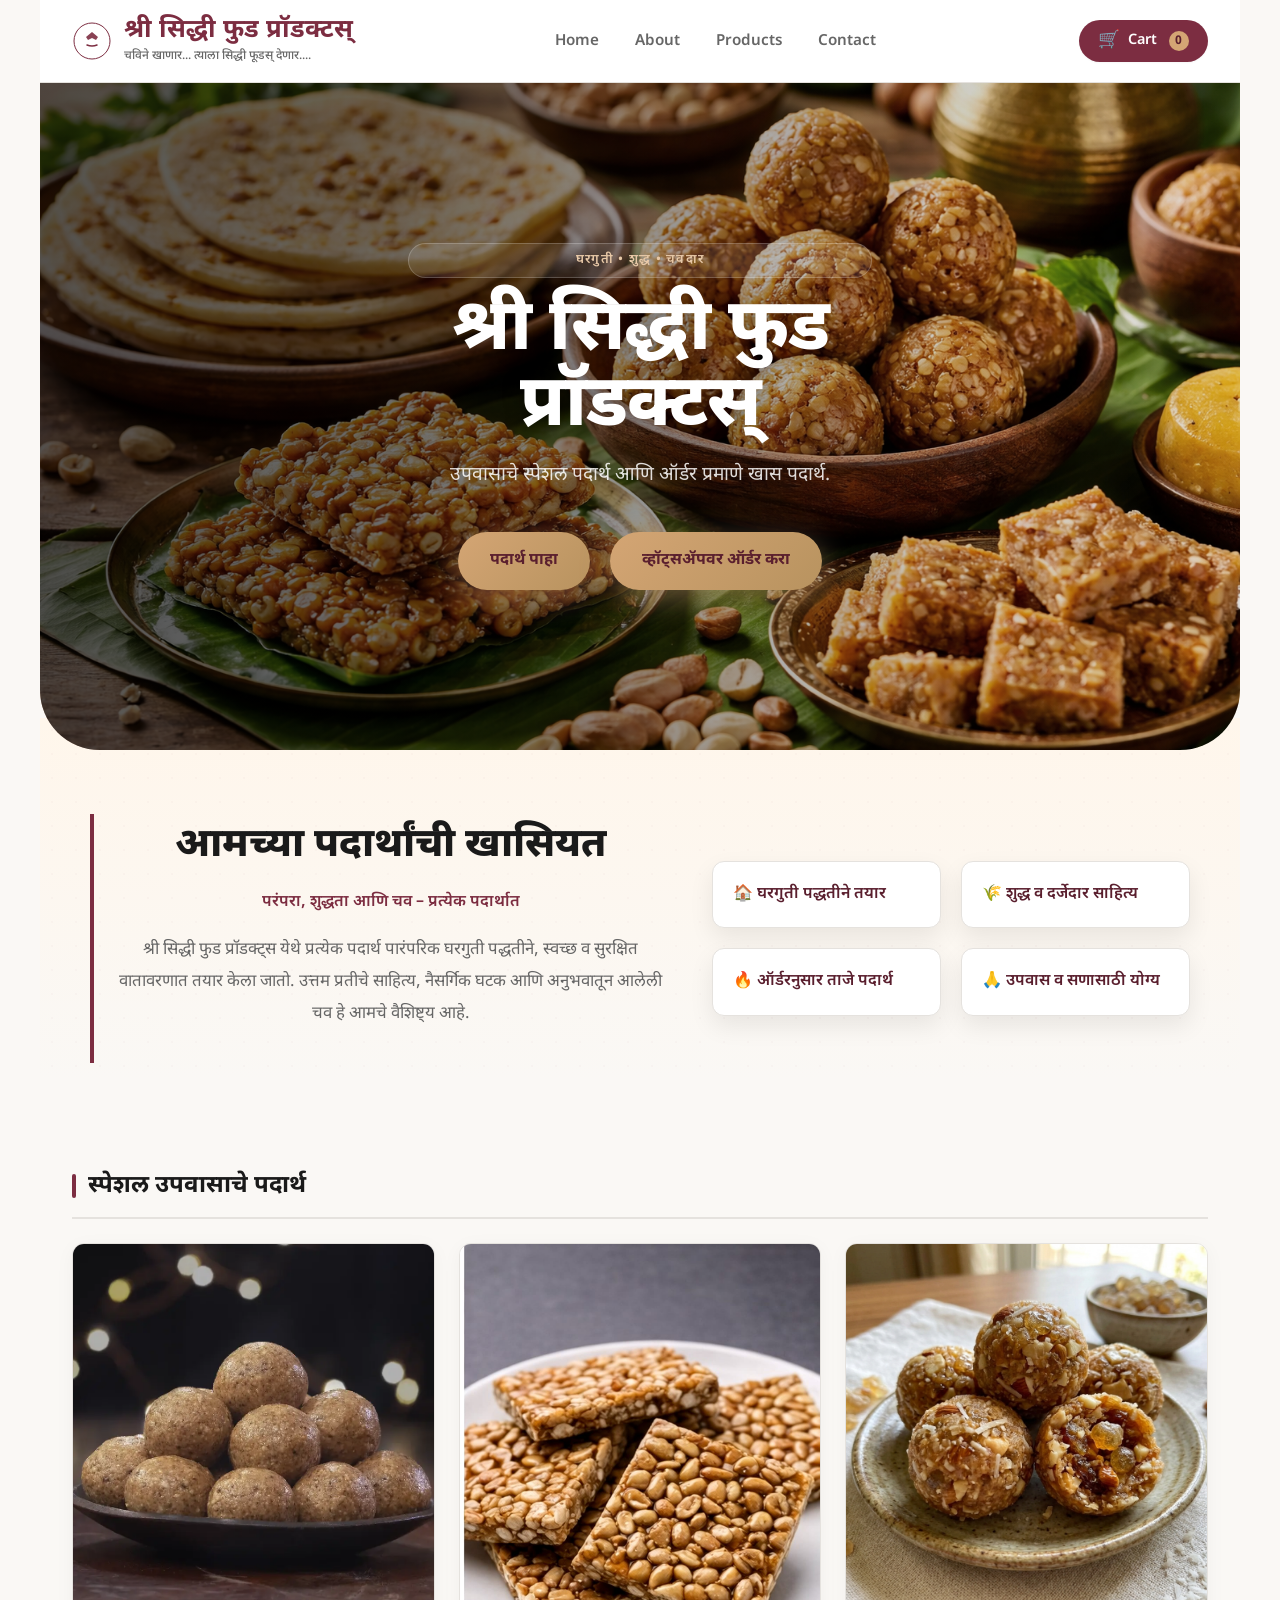
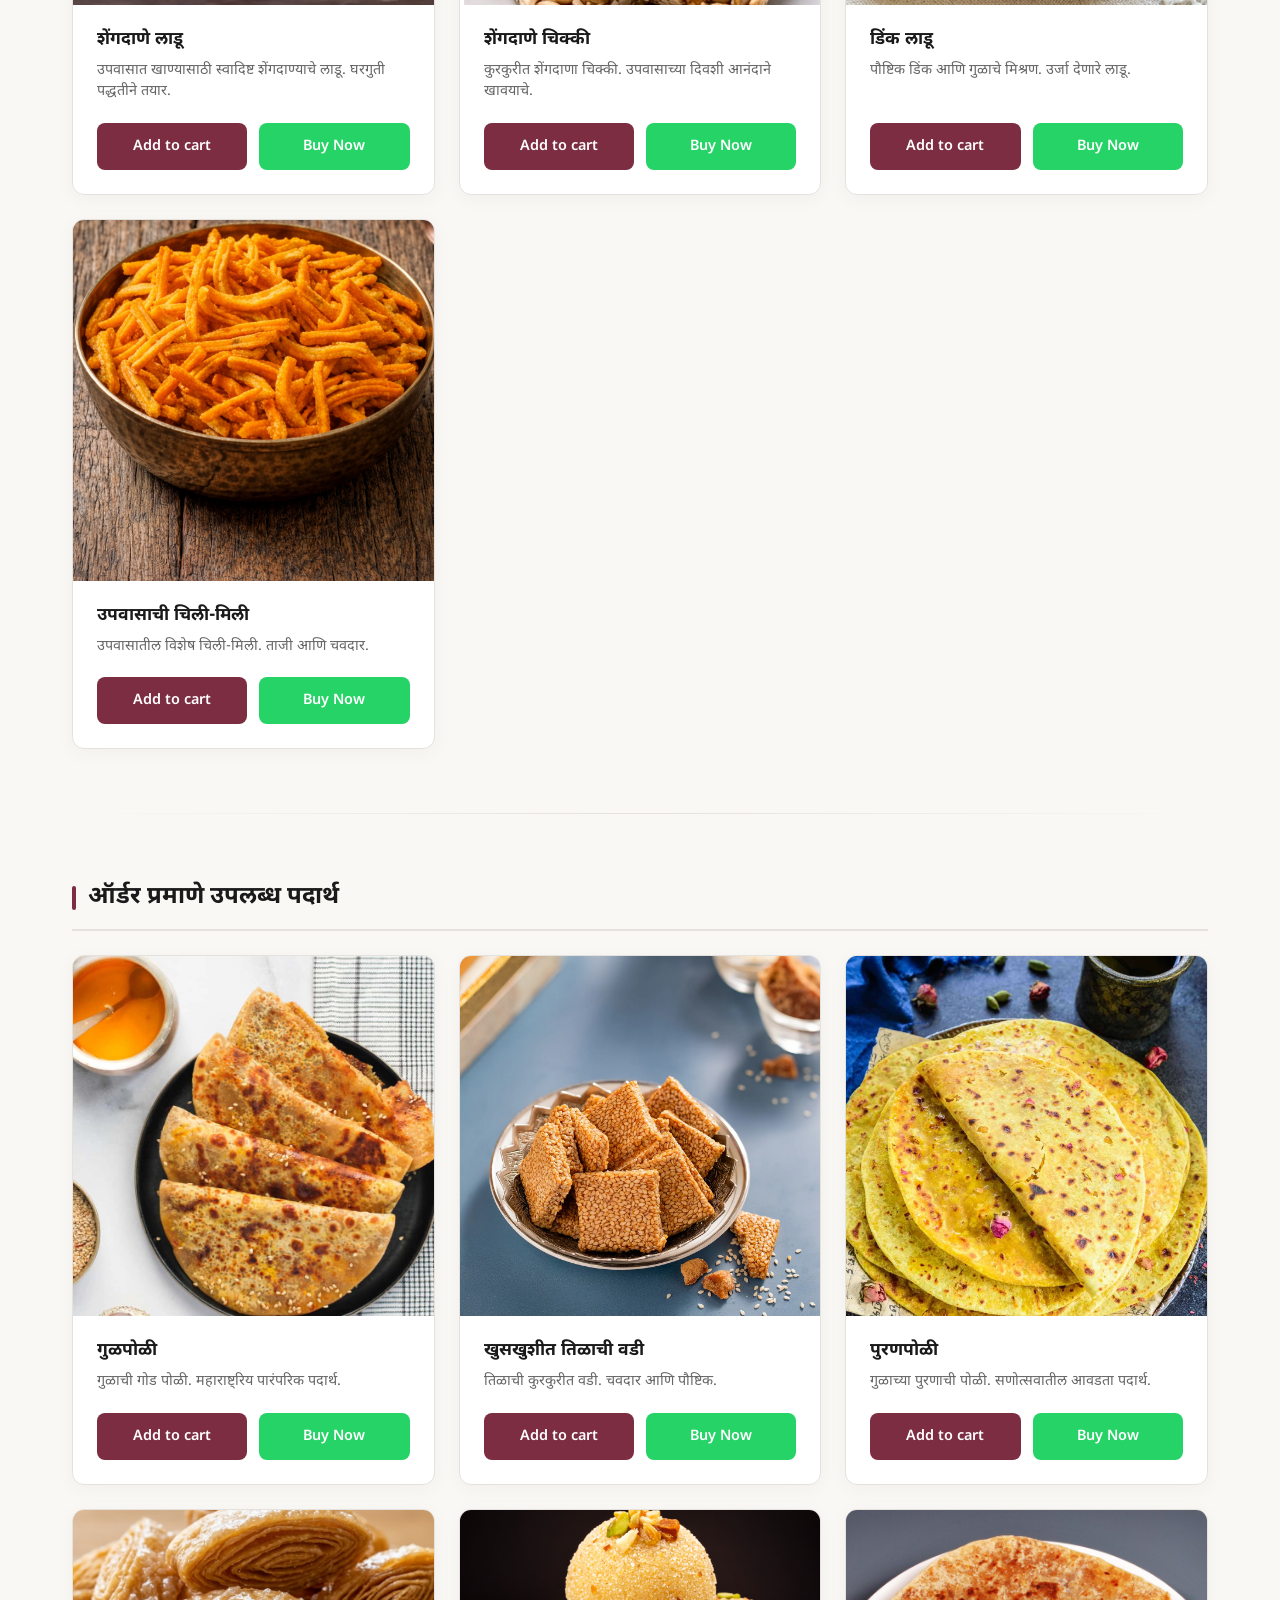
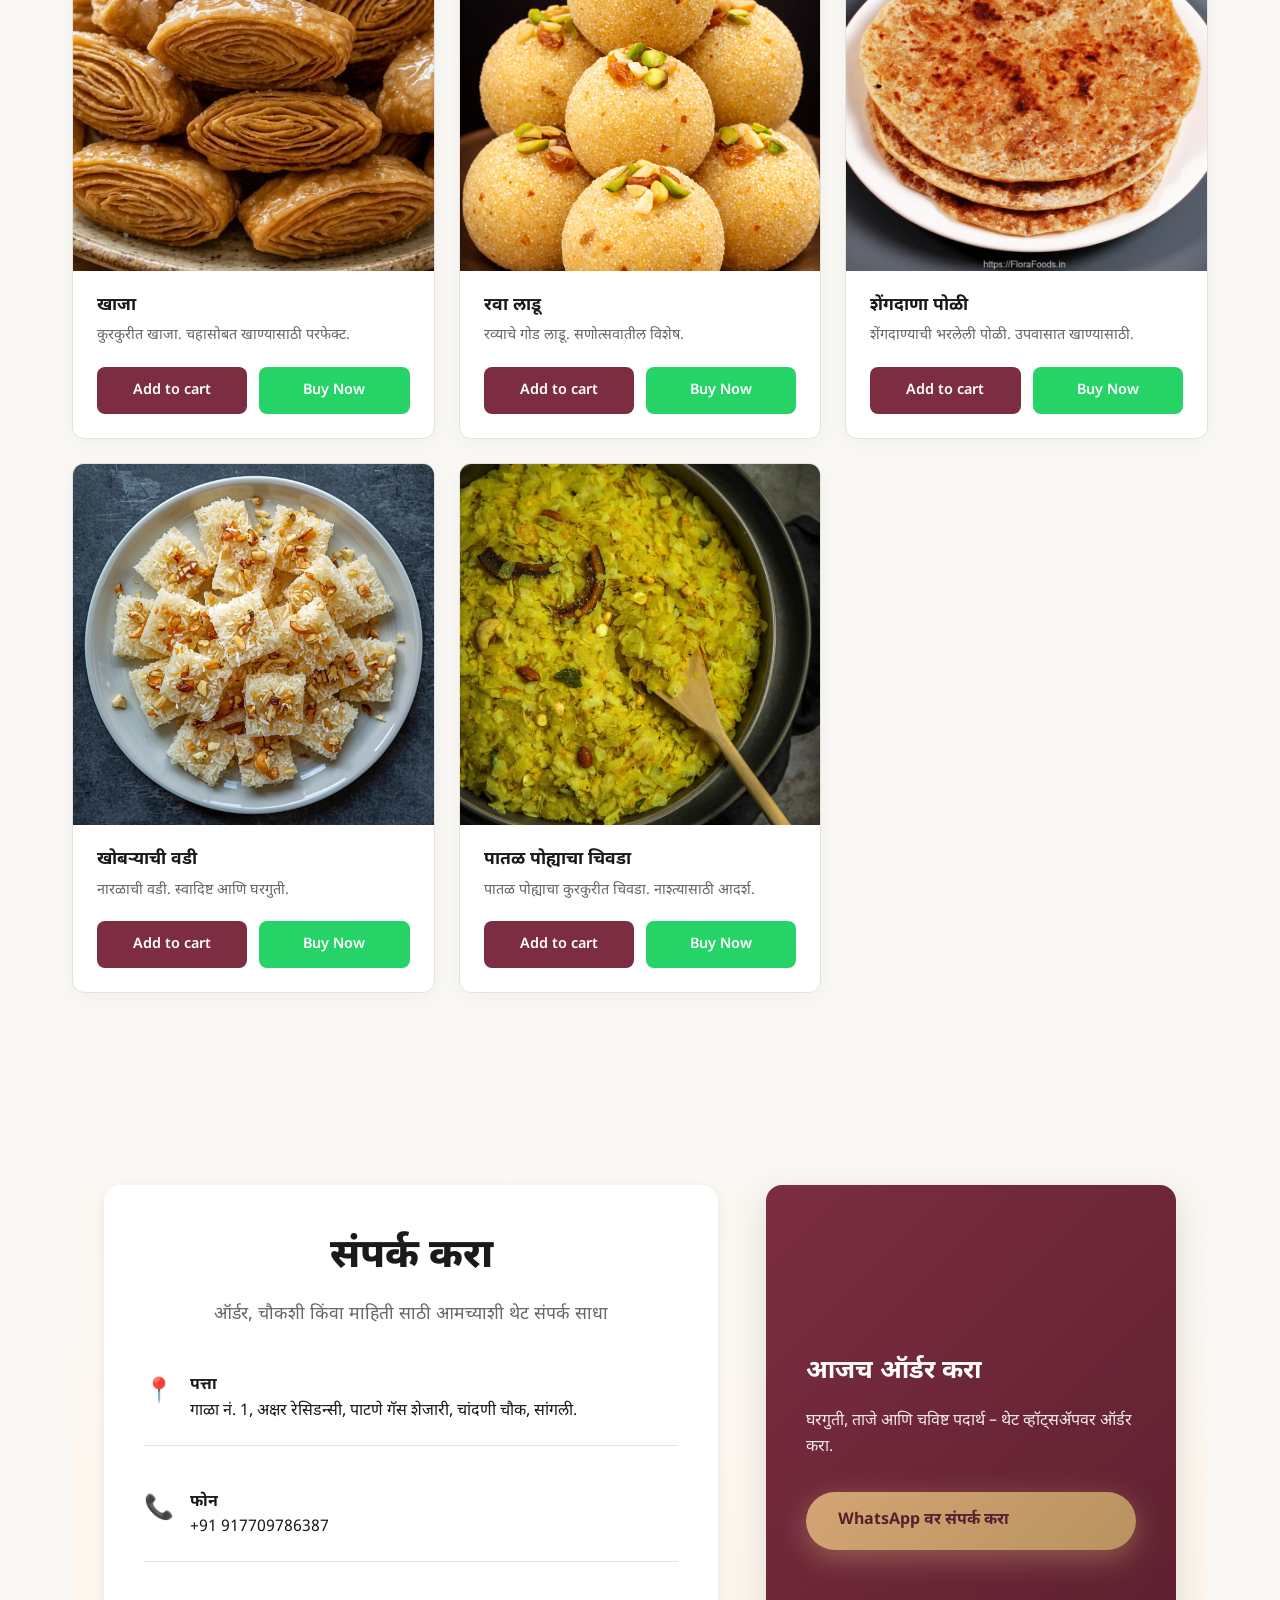
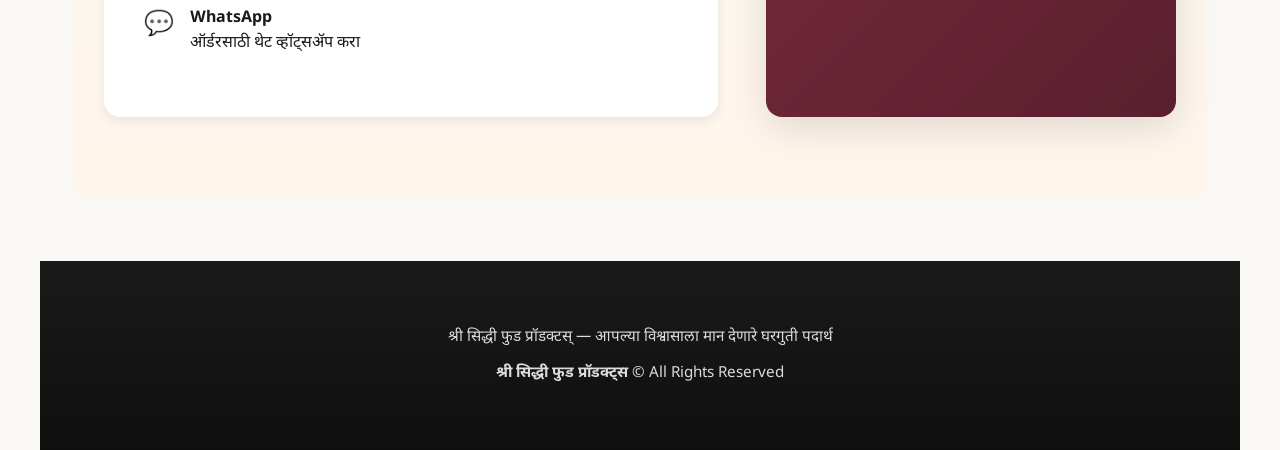
==== index.html @ 0f58f883 "food product website" ====
<!DOCTYPE html>
<html lang="mr">
<head>
  <meta charset="UTF-8">
  <meta name="description" content="सांगलीतील श्री सिद्धी फुड प्रॉडक्टस् – घरगुती, शुद्ध आणि चवदार उपवासाचे पदार्थ व ऑर्डर प्रमाणे खास पदार्थ उपलब्ध. आजच संपर्क करा.">
  <meta name="viewport" content="width=device-width, initial-scale=1.0">
  <title>श्री सिद्धी फुड प्रॉडक्टस् | Siddhi Food Products</title>
  <link rel="stylesheet" href="styles.css">
  <link rel="preconnect" href="https://fonts.googleapis.com">
  <link rel="preconnect" href="https://fonts.gstatic.com" crossorigin>
  <link href="https://fonts.googleapis.com/css2?family=Noto+Sans+Devanagari:wght@400;600;700&display=swap" rel="stylesheet">
</head>
<body>
  <div class="page-frame">
    <!-- Header / Navigation -->
    <header class="site-header" id="siteHeader">
      <div class="main-nav">
        <a class="brand" href="#top" aria-label="श्री सिद्धी फुड प्रॉडक्टस्">
          <span class="brand-mark" aria-hidden="true">
            <svg viewBox="0 0 80 80" focusable="false" aria-hidden="true">
              <circle cx="40" cy="40" r="36" fill="none" stroke="currentColor" stroke-width="2"/>
              <path d="M28 32 L40 22 L52 32 L48 38 L40 34 L32 38 Z" fill="currentColor" opacity="0.9"/>
              <path d="M30 48 Q40 52 50 48" fill="none" stroke="currentColor" stroke-width="3" stroke-linecap="round"/>
            </svg>
          </span>
          <span class="brand-text">
            <span class="brand-name">श्री सिद्धी फुड प्रॉडक्टस्</span>
            <span class="brand-tag">चविने खाणार... त्याला सिद्धी फूडस् देणार....</span>
          </span>
        </a>

        <div class="nav-links">
          <a href="#home" class="nav-link">Home</a>
          <a href="#about" class="nav-link">About</a>
          <a href="#products" class="nav-link">Products</a>
          <a href="#contact" class="nav-link">Contact</a>
        </div>

        <div class="nav-actions">
          <button class="cart-btn" id="cartBtn" aria-label="View cart">
            <span class="cart-icon" aria-hidden="true">🛒</span>
            <span class="cart-text">Cart</span>
            <span class="cart-count" id="cartCount">0</span>
          </button>
        </div>
      </div>
    </header>

    <!-- Hero -->
    <section class="hero"id="home">
  
      <!-- FULL WIDTH HERO IMAGE -->
      <div class="hero-bg">
        <img src="images/hero.png" alt="उपवासाचे घरगुती पदार्थ">
      </div>
    
      <!-- HERO CONTENT -->
      <div class="hero-content-wrapper">
        <div class="hero-content">
          <p class="hero-kicker">घरगुती • शुद्ध • चवदार</p>
          <h1 class="hero-title">श्री सिद्धी फुड प्रॉडक्टस्</h1>
          <p class="hero-subtitle">
            उपवासाचे स्पेशल पदार्थ आणि ऑर्डर प्रमाणे खास पदार्थ.
          </p>
    
          <div class="hero-cta">
            <a class="primary-cta" href="#products">पदार्थ पाहा</a>
            <a href="https://wa.me/91+917709786387" class="primary-cta" href="#contact">व्हॉट्सॲपवर ऑर्डर करा</a>
          </div>
        </div>
      </div>
    </section>
    <section class="content-section hero-highlight"id="about">
      <div class="highlight-wrapper">
    
        <div class="highlight-text">
          <h2 class="section-title">आमच्या पदार्थांची खासियत</h2>
          <center><p class="highlight-subtitle">
               परंपरा, शुद्धता आणि चव – प्रत्येक पदार्थात</center>
          </p>
          <p class="highlight-desc">
            श्री सिद्धी फुड प्रॉडक्ट्स येथे प्रत्येक पदार्थ पारंपरिक घरगुती पद्धतीने,
            स्वच्छ व सुरक्षित वातावरणात तयार केला जातो. उत्तम प्रतीचे साहित्य,
            नैसर्गिक घटक आणि अनुभवातून आलेली चव हे आमचे वैशिष्ट्य आहे.
          </p>
        </div>
    
        <div class="highlight-grid">
          <div class="highlight-item">🏠 घरगुती पद्धतीने तयार</div>
          <div class="highlight-item">🌾 शुद्ध व दर्जेदार साहित्य</div>
          <div class="highlight-item">🔥 ऑर्डरनुसार ताजे पदार्थ</div>
          <div class="highlight-item">🙏 उपवास व सणासाठी योग्य</div>
        </div>
    
      </div>
    </section>
    <!-- Products Section -->
    <section class="content-section products-section" id="products">
      <h3 class="sub-title" id="upvas">स्पेशल उपवासाचे पदार्थ</h3>
      <div class="products-grid" id="upvasProducts"></div>

      <div class="section-divider" aria-hidden="true"></div>

      <h3 class="sub-title" id="order">ऑर्डर प्रमाणे उपलब्ध पदार्थ</h3>
      <div class="products-grid" id="orderProducts"></div>
    </section>

    <!-- Contact & Address Section -->
    <section class="content-section contact-section" id="contact">
      <div class="contact-wrapper">
        <div class="contact-info">
          <h2 class="section-title">संपर्क करा</h2>
         <center><p class="section-subtitle">
            ऑर्डर, चौकशी किंवा माहिती साठी आमच्याशी थेट संपर्क साधा</center>
          </p>
          <div class="contact-item">
            <span class="contact-icon">📍</span>
            <div>
              <strong>पत्ता</strong>
              <p>गाळा नं. 1, अक्षर रेसिडन्सी, पाटणे गॅस शेजारी, चांदणी चौक, सांगली.</p>
            </div>
          </div>
          <div class="contact-item">
            <span class="contact-icon">📞</span>
            <div>
              <strong>फोन</strong>
              <p>+91 917709786387</p>
            </div>
          </div>
          <div class="contact-item">
            <span class="contact-icon">💬</span>
            <div>
              <strong>WhatsApp</strong>
              <p>ऑर्डरसाठी थेट व्हॉट्सॲप करा</p>
            </div>
          </div>
        </div>
        <div class="contact-cta">
          <h3>आजच ऑर्डर करा</h3>
          <p>
            घरगुती, ताजे आणि चविष्ट पदार्थ – थेट व्हॉट्सॲपवर ऑर्डर करा.
          </p>
          <a href="https://wa.me/917709786387" class="primary-cta">
            WhatsApp वर संपर्क करा
          </a>
        </div>
      </div>
    </section>

    <!-- Cart Modal -->
    <div class="cart-overlay" id="cartOverlay" aria-hidden="true">
      <div class="cart-modal">
        <div class="cart-header">
          <h3>Your Order</h3>
          <button class="close-cart-btn" id="closeCartBtn" aria-label="Close">✕</button>
        </div>
        <div class="cart-items" id="cartItems"></div>
        <div class="cart-footer">
          <button class="checkout-btn" id="checkoutBtn">Send Order on WhatsApp</button>
        </div>
      </div>
    </div>

    <!-- Footer -->
    <footer class="footer">
      <p>श्री सिद्धी फुड प्रॉडक्टस् — आपल्या विश्वासाला मान देणारे घरगुती पदार्थ</p>
      <p><strong>श्री सिद्धी फुड प्रॉडक्ट्स</strong> © All Rights Reserved</p>
      <p class="footer-address"></p>
    </footer>
  </div>

  <script src="script.js"defer></script>
</body>
</html>
---- styles.css ----
/* श्री सिद्धी फुड प्रॉडक्टस् — Clean Professional Design */
:root {
  --primary: #7c2d41;
  --primary-dark: #5a1f2e;
  --primary-light: #9e3d54;
  --accent: #d4a574;
  --accent-light: #e8c9a8;
  --accent-dark: #b8935f;
  --bg: #faf8f5;
  --bg-elevated: #ffffff;
  --text-primary: #1a1a1a;
  --text-secondary: #666666;
  --text-muted: #888888;
  --border: #e5e2de;
  --shadow-sm: 0 1px 2px rgba(0,0,0,0.04);
  --shadow-md: 0 4px 12px rgba(0,0,0,0.08);
  --shadow-lg: 0 12px 40px rgba(0,0,0,0.12);
  --radius-sm: 8px;
  --radius-md: 12px;
  --radius-lg: 16px;
  --radius-full: 9999px;
}

* {
  margin: 0;
  padding: 0;
  box-sizing: border-box;
}

html {
  scroll-behavior: smooth;
}

body {
  font-family: 'Noto Sans Devanagari', 'Noto Sans', -apple-system, BlinkMacSystemFont, sans-serif;
  background: var(--bg);
  color: var(--text-primary);
  line-height: 1.6;
  -webkit-font-smoothing: antialiased;
  -moz-osx-font-smoothing: grayscale;
}

/* Page Container */
.page-frame {
  max-width: 1200px;
  margin: 0 auto;
  background: var(--bg);
  min-height: 100vh;
}

/* Header */
.site-header {
  position: sticky;
  top: 0;
  z-index: 100;
  background: rgba(255, 255, 255, 0.95);
  backdrop-filter: blur(20px);
  border-bottom: 1px solid var(--border);
}

.main-nav {
  display: flex;
  align-items: center;
  justify-content: space-between;
  padding: 1rem 2rem;
  max-width: 1200px;
  margin: 0 auto;
}

.brand {
  display: flex;
  align-items: center;
  gap: 0.75rem;
  text-decoration: none;
  color: var(--text-primary);
}

.brand-mark {
  width: 40px;
  height: 40px;
  color: var(--primary);
  flex-shrink: 0;
}

.brand-mark svg {
  width: 100%;
  height: 100%;
}

.brand-text {
  display: flex;
  flex-direction: column;
}

.brand-name {
  font-size: 1.6rem;
  font-weight: 700;
  color: var(--primary);
  line-height: 1.2;
}

.brand-tag {
  font-size: 0.75rem;
  color: var(--text-secondary);
  font-weight: 500;
}

.nav-links {
  display: flex;
  align-items: center;
  gap: 0.25rem;
}

.nav-link {
  text-decoration: none;
  color: var(--text-secondary);
  font-size: 0.95rem;
  font-weight: 600;
  padding: 0.5rem 1rem;
  border-radius: var(--radius-full);
  transition: all 0.2s ease;
}

.nav-link:hover {
  color: var(--primary);
  background: rgba(124, 45, 65, 0.08);
}

.nav-actions {
  display: flex;
  align-items: center;
  gap: 1rem;
}

.cart-btn {
  display: flex;
  align-items: center;
  gap: 0.5rem;
  background: var(--primary);
  color: white;
  border: none;
  padding: 0.6rem 1.2rem;
  border-radius: var(--radius-full);
  font-family: inherit;
  font-size: 0.9rem;
  font-weight: 600;
  cursor: pointer;
  transition: all 0.2s ease;
  box-shadow: var(--shadow-sm);
}

.cart-btn:hover {
  background: var(--primary-dark);
  transform: translateY(-1px);
  box-shadow: var(--shadow-md);
}

.cart-icon {
  font-size: 1.1rem;
}

.cart-count {
  background: var(--accent);
  color: var(--primary-dark);
  min-width: 20px;
  height: 20px;
  border-radius: 50%;
  display: inline-flex;
  align-items: center;
  justify-content: center;
  font-size: 0.75rem;
  font-weight: 700;
  margin-left: 0.25rem;
}

/* Hero Section */
.hero {
  position: relative;
  padding: 6rem 2rem 5rem;
  border-bottom-left-radius: 60px;
  border-bottom-right-radius: 60px;
  background: #fff6eb;
  padding:  5.5rem 3rem;;
  text-align: center;
}

.hero-banner {
  grid-template-columns: 1fr;
  text-align: center;
  max-width: 1200px;
  margin: auto;
}

.hero-content {
  padding: 5rem 3rem;
  display: flex;
  flex-direction: column;
  justify-content: center;
  position: relative;
  z-index: 1;
  color: white;
  max-width: 700px;
  margin: 0 auto;
  animation: fadeUp 0.8s ease-out;
}

.hero-kicker {
  display: inline-block;
  font-size: 0.8rem;
  font-weight: 600;
  text-transform: uppercase;
  letter-spacing: 0.1em;
  color: var(--accent-light);
  margin-bottom: 1rem;
  padding: 0.4rem 1rem;
  background: rgba(255, 255, 255, 0.1);
  border-radius: var(--radius-full);
  border: 1px solid rgba(255, 255, 255, 0.2);
}

.hero-title {
  font-size: clamp(2.8rem, 6vw, 4.5rem);
  font-weight: 800;
  letter-spacing: -1px;
  line-height: 1.05;
  text-shadow: 0 4px 20px rgba(0,0,0,0.25);
}

@keyframes fadeUp {
  from {
    opacity: 0;
    transform: translateY(20px);
  }
  to {
    opacity: 1;
    transform: translateY(0);
  }
}
.hero-subtitle {
  font-size: 1.2rem;
  margin-top: 1rem;
  color: rgba(255, 255, 255, 0.85);
  max-width: 500px;
  line-height: 1.6;
}

.hero-cta {
  display: flex;
  justify-content: center;
  align-items: center;
  gap: 1.25rem;
  margin-top: 2.5rem;
  flex-wrap: wrap;
}
.primary-cta {
  display: inline-flex;
  align-items: center;
  gap: 0.5rem;
  background: linear-gradient(135deg, var(--accent), var(--accent-dark));
  color: var(--primary-dark);
  padding: 1rem 2rem;
  border-radius: var(--radius-full);
  text-decoration: none;
  font-weight: 700;
  font-size: 1rem;
  transition: all 0.3s ease;
  box-shadow: 0 8px 30px rgba(212,165,116,0.45);
}

.primary-cta:hover {
  background: var(--accent-light);
  transform: translateY(-2px);
  box-shadow: 0 8px 30px rgba(212, 165, 116, 0.5);
}

.secondary-cta {
  background: rgba(255,255,255,0.15);
  color: white;
  border: 1px solid rgba(255,255,255,0.4);
  backdrop-filter: blur(8px);
}

.secondary-cta:hover {
  background: rgba(255,255,255,0.25);
}

.hero-visual {
  position: relative;
  display: flex;
  justify-content: center;
  align-items: center;
}


/* Content Sections */
.content-section {
  padding: 5rem 2rem;
  padding-top: 2.5rem;
  max-width: 1200px;
  margin: 0 auto;
}

.section-head {
  text-align: center;
  margin-bottom: 3rem;
}

.section-title {
  text-align: center;
  margin-bottom: 3rem;
  font-size: clamp(1.75rem, 4vw, 2.5rem);
  font-weight: 800;
  color: var(--text-primary);
  margin-bottom: 0.75rem;
}

.section-subtitle {
  font-size: 1.1rem;
  color: var(--text-secondary);
  max-width: 600px;
  margin: 0 auto;
}

/* Category Chips */
.category-row {
  display: flex;
  justify-content: center;
  gap: 0.75rem;
  margin-bottom: 3rem;
  flex-wrap: wrap;
}

.chip {
  text-decoration: none;
  color: var(--text-secondary);
  font-size: 0.9rem;
  font-weight: 600;
  padding: 0.6rem 1.25rem;
  border-radius: var(--radius-full);
  background: var(--bg-elevated);
  border: 1px solid var(--border);
  transition: all 0.2s ease;
}

.chip:hover {
  color: var(--primary);
  border-color: var(--primary);
  background: rgba(124, 45, 65, 0.05);
  transform: translateY(-1px);
}

/* Sub Section Titles */
.sub-title {
  font-size: 1.5rem;
  font-weight: 700;
  color: var(--text-primary);
  margin: 3rem 0 1.5rem;
  padding-bottom: 0.75rem;
  border-bottom: 2px solid var(--border);
  display: flex;
  align-items: center;
  gap: 0.75rem;
}

.sub-title::before {
  content: '';
  width: 4px;
  height: 24px;
  background: var(--primary);
  border-radius: 2px;
}

/* Products Grid */
.products-grid {
  display: grid;
  grid-template-columns: repeat(auto-fill, minmax(280px, 1fr));
  gap: 1.5rem;
}

.product-card {
  background: var(--bg-elevated);
  border-radius: var(--radius-md);
  overflow: hidden;
  border: 1px solid var(--border);
  transition: all 0.3s ease;
  display: flex;
  flex-direction: column;
  box-shadow: 0 4px 20px rgba(0,0,0,0.04);
}

.product-card:hover {
  transform: translateY(-4px);
  box-shadow: var(--shadow-lg);
  border-color: var(--accent);
}

.product-image-wrap {
  aspect-ratio: 1;
  overflow: hidden;
  background: linear-gradient(135deg, #f5f0eb 0%, #ebe5de 100%);
  position: relative;
}

.product-image {
  width: 100%;
  height: 100%;
  object-fit: cover;
  transition: transform 0.4s ease;
}

.product-card:hover .product-image {
  transform: scale(1.05);
}

.product-info {
  padding: 1.5rem;
  flex: 1;
  display: flex;
  flex-direction: column;
}

.product-name {
  font-size: 1.1rem;
  font-weight: 700;
  color: var(--text-primary);
  margin-bottom: 0.5rem;
  line-height: 1.3;
}

.product-desc {
  font-size: 0.9rem;
  color: var(--text-secondary);
  margin-bottom: 1.25rem;
  line-height: 1.5;
  flex: 1;
}

.product-actions {
  display: flex;
  gap: 0.75rem;
}

.add-to-cart-btn {
  flex: 1;
  background: var(--primary);
  color: white;
  border: none;
  padding: 0.75rem 1rem;
  border-radius: var(--radius-sm);
  font-family: inherit;
  font-size: 0.9rem;
  font-weight: 600;
  cursor: pointer;
  transition: all 0.2s ease;
}

.add-to-cart-btn:hover {
  background: var(--primary-dark);
  transform: translateY(-1px);
}

.buy-now-btn {
  flex: 1;
  display: inline-flex;
  align-items: center;
  justify-content: center;
  background: #25D366;
  color: white;
  padding: 0.75rem 1rem;
  border-radius: var(--radius-sm);
  font-family: inherit;
  font-size: 0.9rem;
  font-weight: 600;
  text-decoration: none;
  transition: all 0.2s ease;
}

.buy-now-btn:hover {
  background: #128C7E;
  transform: translateY(-1px);
}

/* Section Divider */
.section-divider {
  margin: 4rem 0;
  height: 1px;
  background: linear-gradient(90deg, transparent, var(--border), transparent);
}

/* Contact Section */
.contact-section {
  background: linear-gradient(180deg, #faf8f5, #fff6eb);
  border-radius: var(--radius-lg);
  margin: 2rem;
  padding: 5rem 2rem;
}
.contact-wrapper {
  max-width: 1100px;
  margin: auto;
  display: grid;
  grid-template-columns: 1.2fr 0.8fr;
  gap: 3rem;
  align-items: stretch;
}
/* Left info */
.contact-info {
  background: var(--bg-elevated);
  padding: 2.5rem;
  border-radius: var(--radius-lg);
  box-shadow: var(--shadow-md);
}
.contact-info .contact-item {
  display: flex;
  gap: 1rem;
  margin-top: 1.5rem;
  align-items: flex-start;
}
.contact-icon {
  font-size: 1.5rem;
  color: var(--primary);
}

.contact-box {
  max-width: 700px;
  margin: 0 auto;
  background: var(--bg-elevated);
  border-radius: var(--radius-md);
  padding: 2.5rem;
  box-shadow: var(--shadow-md);
  border: 1px solid var(--border);
}

.contact-item {
  display: flex;
  gap: 1rem;
  padding: 1.25rem 0;
  border-bottom: 1px solid var(--border);
}

.contact-item:last-child {
  border-bottom: none;
}

.contact-label {
  font-weight: 700;
  color: var(--primary);
  min-width: 100px;
  font-size: 0.9rem;
  text-transform: uppercase;
  letter-spacing: 0.05em;
}

.contact-value {
  flex: 1;
  color: var(--text-primary);
  font-size: 1rem;
  line-height: 1.6;
}

.contact-link {
  color: var(--primary);
  text-decoration: none;
  font-weight: 600;
  transition: color 0.2s;
}

.contact-link:hover {
  color: var(--primary-light);
  text-decoration: underline;
}

.whatsapp-link {
  color: #25D366;
}

.whatsapp-link:hover {
  color: #128C7E;
}

/* Cart Modal */
.cart-overlay {
  position: fixed;
  inset: 0;
  background: rgba(0, 0, 0, 0.5);
  backdrop-filter: blur(8px);
  display: flex;
  align-items: center;
  justify-content: center;
  z-index: 1000;
  opacity: 0;
  visibility: hidden;
  transition: all 0.3s ease;
}

.cart-overlay.open {
  opacity: 1;
  visibility: visible;
}

.cart-modal {
  background: var(--bg-elevated);
  border-radius: var(--radius-lg);
  width: 90%;
  max-width: 480px;
  max-height: 85vh;
  display: flex;
  flex-direction: column;
  box-shadow: var(--shadow-lg);
  transform: scale(0.95) translateY(10px);
  transition: all 0.3s ease;
}

.cart-overlay.open .cart-modal {
  transform: scale(1) translateY(0);
}

.cart-header {
  display: flex;
  justify-content: space-between;
  align-items: center;
  padding: 1.5rem;
  border-bottom: 1px solid var(--border);
}

.cart-header h3 {
  font-size: 1.25rem;
  font-weight: 700;
  color: var(--text-primary);
}

.close-cart-btn {
  background: none;
  border: none;
  font-size: 1.5rem;
  color: var(--text-secondary);
  cursor: pointer;
  width: 36px;
  height: 36px;
  display: flex;
  align-items: center;
  justify-content: center;
  border-radius: var(--radius-full);
  transition: all 0.2s;
}

.close-cart-btn:hover {
  background: var(--bg);
  color: var(--text-primary);
}

.cart-items {
  padding: 1rem;
  overflow-y: auto;
  flex: 1;
  min-height: 200px;
}

.cart-empty {
  text-align: center;
  padding: 3rem 1rem;
  color: var(--text-secondary);
}

.cart-item {
  display: flex;
  justify-content: space-between;
  align-items: center;
  padding: 1rem;
  background: var(--bg);
  border-radius: var(--radius-sm);
  margin-bottom: 0.75rem;
  border: 1px solid var(--border);
}

.cart-item-info {
  flex: 1;
}

.cart-item-name {
  font-weight: 600;
  color: var(--text-primary);
  margin-bottom: 0.25rem;
}

.cart-item-qty-display {
  font-size: 0.85rem;
  color: var(--text-secondary);
}

.cart-item-actions {
  display: flex;
  align-items: center;
  gap: 0.5rem;
}

.qty-btn {
  width: 32px;
  height: 32px;
  border: 1px solid var(--border);
  background: var(--bg-elevated);
  color: var(--text-primary);
  border-radius: var(--radius-sm);
  cursor: pointer;
  font-size: 1rem;
  display: flex;
  align-items: center;
  justify-content: center;
  transition: all 0.2s;
}

.qty-btn:hover {
  background: var(--primary);
  color: white;
  border-color: var(--primary);
}

.remove-btn {
  width: 32px;
  height: 32px;
  border: none;
  background: transparent;
  color: var(--text-muted);
  cursor: pointer;
  font-size: 1.2rem;
  display: flex;
  align-items: center;
  justify-content: center;
  border-radius: var(--radius-sm);
  transition: all 0.2s;
  margin-left: 0.5rem;
}

.remove-btn:hover {
  background: #fee2e2;
  color: #dc2626;
}

.cart-item-qty {
  min-width: 24px;
  text-align: center;
  font-weight: 600;
}

.cart-footer {
  padding: 1.5rem;
  border-top: 1px solid var(--border);
  background: var(--bg);
  border-radius: 0 0 var(--radius-lg) var(--radius-lg);
}

.checkout-btn {
  width: 100%;
  background: #25D366;
  color: white;
  border: none;
  padding: 1rem;
  border-radius: var(--radius-sm);
  font-family: inherit;
  font-size: 1rem;
  font-weight: 700;
  cursor: pointer;
  transition: all 0.2s ease;
  display: flex;
  align-items: center;
  justify-content: center;
  gap: 0.5rem;
}

.checkout-btn:hover {
  background: #128C7E;
  transform: translateY(-1px);
}

/* Footer */
/* Enhanced Footer */
.footer {
  position: relative;
  background: linear-gradient(
    180deg,
    #1a1a1a 0%,
    #0f0f0f 100%
  );
  color: rgba(255, 255, 255, 0.85);
  text-align: center;
  padding: 4rem 2rem 3rem;
  margin-top: 4rem;
  overflow: hidden;
}
.footer p {
  margin-bottom: 0.75rem;
  font-size: 0.95rem;
  transition: color 0.3s ease, transform 0.3s ease;
}

.footer p:hover {
  color: var(--accent);
  transform: translateY(-2px);
}
.footer-address {
  font-size: 0.85rem;
  opacity: 0.75;
  margin-top: 1rem;
  line-height: 1.6;
  transition: opacity 0.3s ease;
}

.footer-address:hover {
  opacity: 1;
}
/* Responsive Design */
@media (max-width: 900px) {
  .hero-banner {
    grid-template-columns: 1fr;
    text-align: center;
    gap: 2rem;
  }
  
  .hero-subtitle {
    margin-left: auto;
    margin-right: auto;
  }
  
  .hero-cta {
    justify-content: center;
  }
  
  .hero-visual {
    order: -1;
  }
}

@media (max-width: 768px) {
  .main-nav {
    padding: 0.75rem 1rem;
    flex-wrap: wrap;
    gap: 1rem;
  }
  
  .nav-links {
    order: 3;
    width: 100%;
    justify-content: center;
  }
  
  .nav-link {
    font-size: 0.85rem;
    padding: 0.4rem 0.75rem;
  }
  
  .hero {
    padding: 3rem 1rem;
  }
  
  .content-section {
    padding: 3rem 1rem;
  }
  
  .contact-section {
    margin: 1rem;
    padding: 2rem 1rem;
  }
  
  .contact-box {
    padding: 1.5rem;
  }
  
  .contact-item {
    flex-direction: column;
    gap: 0.5rem;
  }
  
  .products-grid {
    grid-template-columns: repeat(auto-fill, minmax(250px, 1fr));
    gap: 1rem;
  }
}

@media (max-width: 480px) {
  .products-grid {
    grid-template-columns: 1fr;
  }
  
  .brand-tag {
    display: none;
  }
  
  .cart-text {
    display: none;
  }
  
  .hero-cta {
    flex-direction: column;
  }
  
  .primary-cta,
  .secondary-cta {
    width: 100%;
    justify-content: center;
  }
}

/* Accessibility */
a:focus-visible,
button:focus-visible {
  outline: 2px solid var(--primary);
  outline-offset: 2px;
}

/* Scrollbar Styling */
::-webkit-scrollbar {
  width: 8px;
  height: 8px;
}

::-webkit-scrollbar-track {
  background: var(--bg);
}

::-webkit-scrollbar-thumb {
  background: var(--border);
  border-radius: 4px;
}

::-webkit-scrollbar-thumb:hover {
  background: var(--text-muted);
}
/* Hero image layout */
.hero-split {
  display: grid;
  grid-template-columns: 1.1fr 0.9fr;
  align-items: center;
  gap: 3rem;
  max-width: 1200px;
  margin: auto;
}
.hero-image {
  position: relative;
  overflow: hidden;

}
.hero-image img {
  opacity: 0.9;
  border-radius: 24px;
  object-fit: cover;  
  object-position: center;
  filter:
    drop-shadow(0 25px 45px rgba(0,0,0,0.18))
    brightness(0.98)
    saturate(0.95);
 
}
/* Fade overlay like sample */
.hero-image::after {
  content: "";
  position: absolute;
  inset: 0;
  background: linear-gradient(
    270deg,
    rgba(255,246,235,0.0) 0%,
    rgba(255,246,235,0.25) 40%,
    rgba(255,246,235,0.6) 75%
  );
  pointer-events: none;
}
@media (max-width: 768px) {
  .hero-split {
    min-height:auto;  
    display: grid;
    grid-template-columns: 1fr 0.9fr;
    align-items: stretch;
  
  }
}
/* ================= HERO FULL HEIGHT IMAGE FIX ================= */

.hero {
  position: relative;
  padding: 0;
  background: #fff6eb;
}

/* Main hero grid */
.hero-split {
  min-height: 520px;              /* controls hero height */
  display: grid;
  grid-template-columns: 1.1fr 0.9fr;
  align-items: stretch;
}

/* LEFT TEXT SIDE */
.hero-content {
  padding: 5rem 3rem;
  display: flex;
  flex-direction: column;
  justify-content: center;
}

/* RIGHT IMAGE SIDE */
.hero-image {
  position: relative;
  overflow: hidden;
}

/* Image fills entire right side */
.hero-image img {
  width: 100%;
  height: 100%;
  object-fit: cover;              /* THIS is the key */
  object-position: center;
  filter: brightness(0.95) saturate(0.95);
}

/* Fade overlay like sample */
.hero-image::after {
  content: "";
  position: absolute;
  inset: 0;
  background: linear-gradient(
    270deg,
    rgba(255,246,235,0.0) 0%,
    rgba(255,246,235,0.25) 40%,
    rgba(255,246,235,0.6) 75%
  );
  pointer-events: none;
}

/* ================= MOBILE ================= */
@media (max-width: 768px) {
  .hero-split {
    grid-template-columns: 1fr;
    min-height: auto;
  }

  .hero-image {
    height: 260px;
  }

  .hero-content {
    padding: 3rem 1.5rem;
    text-align: center;
  }
}
/* ================= FULL WIDTH HERO IMAGE ================= */

.hero {
  position: relative;
  min-height: 560px;
  background: #fff6eb;
  overflow: hidden;
}

/* Full width image layer */
.hero-bg {
  position: absolute;
  inset: 0;
  z-index: 1;
}

.hero-bg img {
  width: 100%;
  height: 100%;
  object-fit: cover;
  object-position: center;
  filter: brightness(0.95) saturate(0.9);
}

/* Fade overlay */
.hero-bg::after {
  content: "";
  position: absolute;
  inset: 0;
  background: linear-gradient(
    90deg,
    rgba(0,0,0,0.65) 0%,
    rgba(0,0,0,0.55) 30%,
    rgba(0,0,0,0.35) 55%,
    rgba(0,0,0,0.15) 75%,
    rgba(0,0,0,0.05) 100%
  );
}

/* Content layer */
.hero-content-wrapper {
  position: relative;
  z-index: 2;
  max-width: 1200px;
  margin: auto;
  height: 100%;
  display: flex;
  align-items: center;
  padding: 5rem 3rem;
}

.hero-content {
  max-width: 560px;
}
@media (max-width: 768px) {
  .hero {
    min-height: 480px;
  }

  .hero-content-wrapper {
    padding: 3rem 1.5rem;
    text-align: center;
  }

  .hero-content {
    margin: auto;
  }
}
.hero-highlight {
  position: relative;
  background: linear-gradient(180deg, #fff6eb 0%, #faf8f5 100%);
  padding: 4rem 2rem;
  padding-top:6rem;
  padding-bottom: 1rem; 
  margin-top: -2rem;
  overflow: hidden;
}
.hero-highlight::before {
  content: "";
  position: absolute;
  inset: 0;
  background-image: radial-gradient(
    rgba(124,45,65,0.06) 1px,
    transparent 1px
  );
  background-size: 24px 24px;
  opacity: 0.4;
}.highlight-wrapper {
  position: relative;
  max-width: 1100px;
  margin: auto;
  display: grid;
  grid-template-columns: 1.2fr 1fr;
  gap: 3rem;
  align-items: center;
}
/* Styled highlight section */
.highlight-card {
  background: linear-gradient(
    180deg,
    #ffffff 0%,
    #faf8f5 100%
  );
  max-width: 900px;
  margin: auto;
  padding: 2.5rem;
  border-radius: var(--radius-lg);
  box-shadow: 0 12px 30px rgba(0,0,0,0.08);
  border: 1px solid var(--border);
}

.highlight-desc {
  font-size: 1.05rem;
  line-height: 1.8;
  color: var(--text-secondary);
  margin-bottom: 2rem;
  text-align: center;
}

.highlight-grid {
  display: grid;
  grid-template-columns: repeat(auto-fit, minmax(200px, 1fr));
  gap: 1.5rem;
}
.highlight-item {
  display: flex;
  align-items: center;
  gap: 0.75rem;
  padding: 1rem 1.25rem;
  background: #fff6eb;
  border-radius: var(--radius-md);
  font-weight: 600;
  color: var(--primary);
  border: 1px solid var(--border);
}

.highlight-item span {
  font-size: 1.5rem;
}
/* Left text block */
.highlight-text {
  padding-left: 1.5rem;
  border-left: 4px solid var(--primary);
}

.highlight-subtitle {
  color: var(--primary);
  font-weight: 600;
  margin: 0.75rem 0 1.25rem;
}

.highlight-desc {
  font-size: 1.05rem;
  line-height: 1.9;
  color: var(--text-secondary);
}

/* Right grid */
.highlight-grid {
  display: grid;
  grid-template-columns: repeat(2, 1fr);
  gap: 1.25rem;
}

.highlight-item {
  background: #ffffff;
  padding: 1.25rem;
  border-radius: var(--radius-md);
  font-weight: 600;
  color: var(--primary-dark);
  box-shadow: 0 10px 25px rgba(0,0,0,0.08);
  transition: transform 0.3s ease, box-shadow 0.3s ease;
}

.highlight-item:hover {
  transform: translateY(-6px);
  box-shadow: 0 18px 40px rgba(0,0,0,0.12);
}

/* Responsive */
@media (max-width: 900px) {
  .highlight-wrapper {
    grid-template-columns: 1fr;
    text-align: center;
  }

  .highlight-text {
    border-left: none;
    border-top: 4px solid var(--primary);
    padding-left: 0;
    padding-top: 1.5rem;
  }
}
.contact-cta {
  background: linear-gradient(
    135deg,
    var(--primary),
    var(--primary-dark)
  );
  color: white;
  padding: 2.5rem;
  border-radius: var(--radius-lg);
  box-shadow: var(--shadow-lg);
  display: flex;
  flex-direction: column;
  justify-content: center;
}

.contact-cta h3 {
  font-size: 1.6rem;
  margin-bottom: 1rem;
}

.contact-cta p {
  margin-bottom: 2rem;
  opacity: 0.9;
}

/* Hover life */
.contact-info:hover,
.contact-cta:hover {
  transform: translateY(-4px);
  transition: transform 0.3s ease;
}

/* Responsive */
@media (max-width: 900px) {
  .contact-wrapper {
    grid-template-columns: 1fr;
  }
}
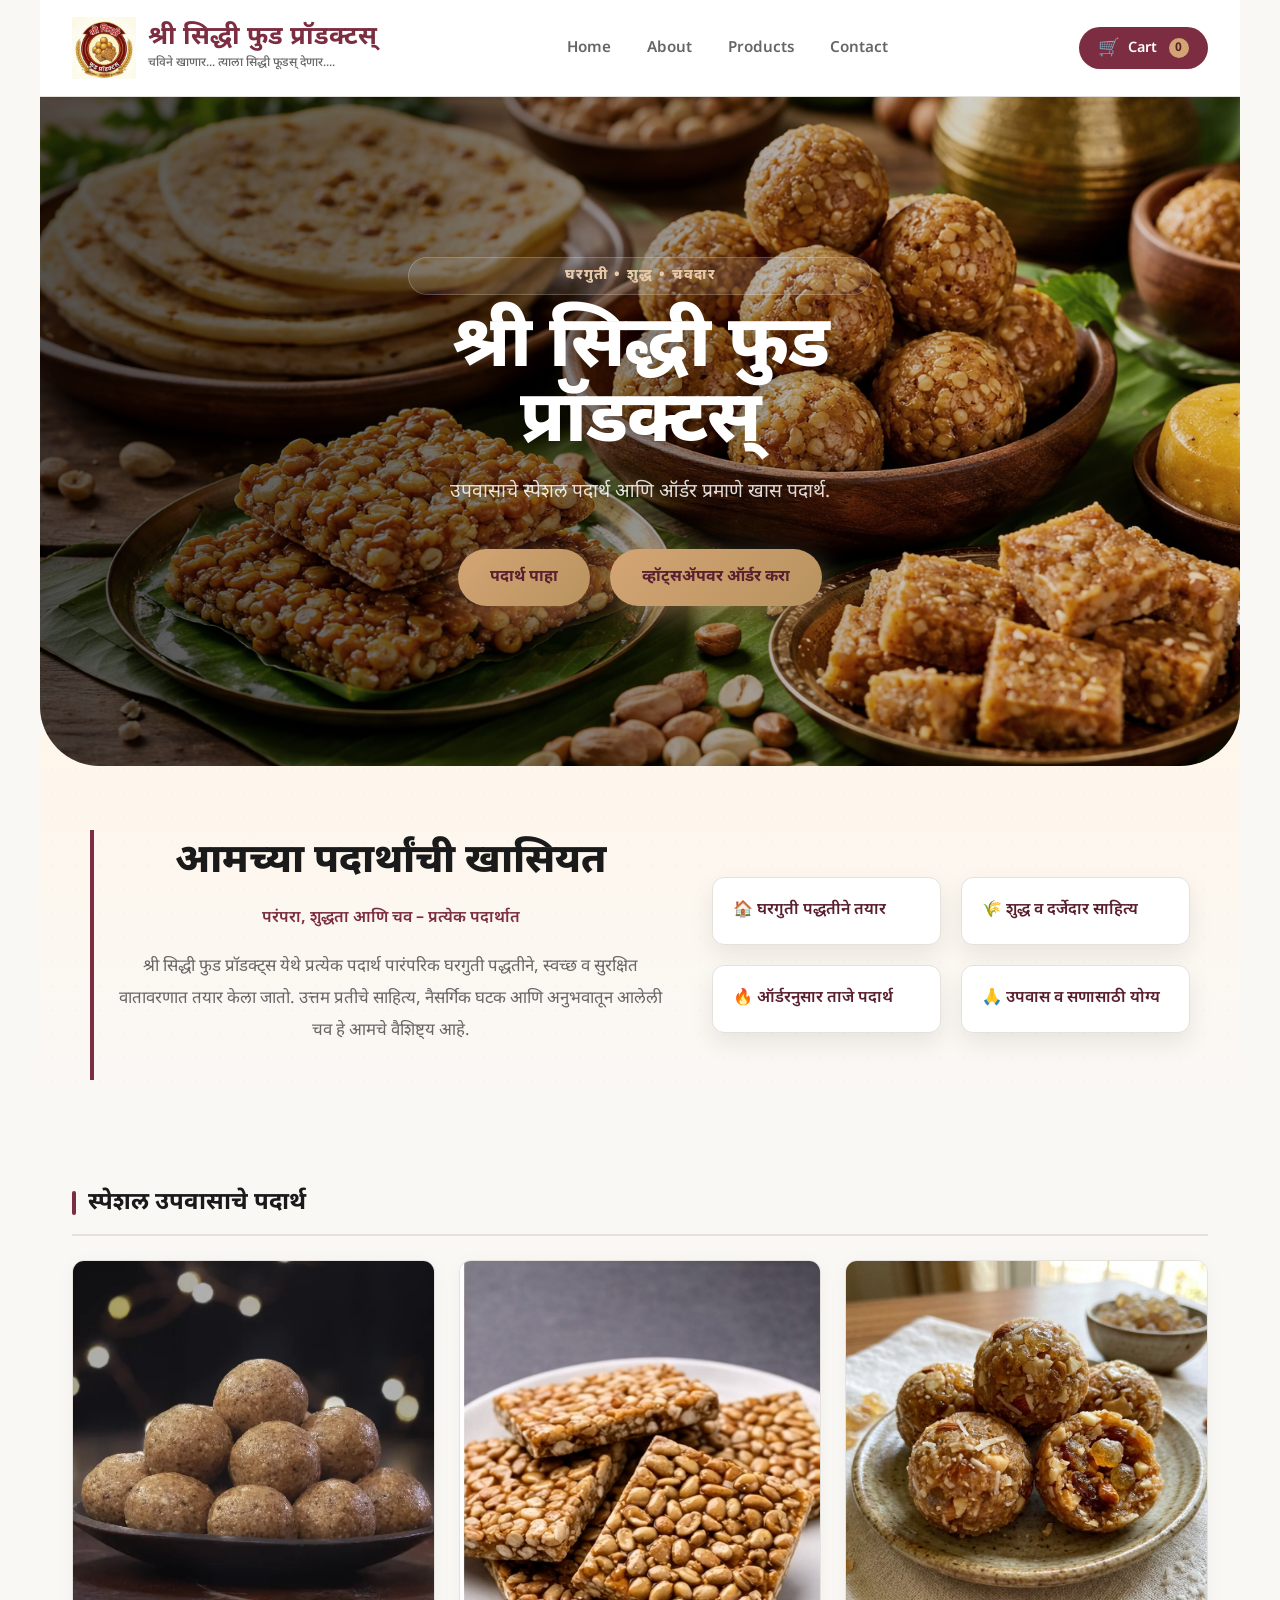
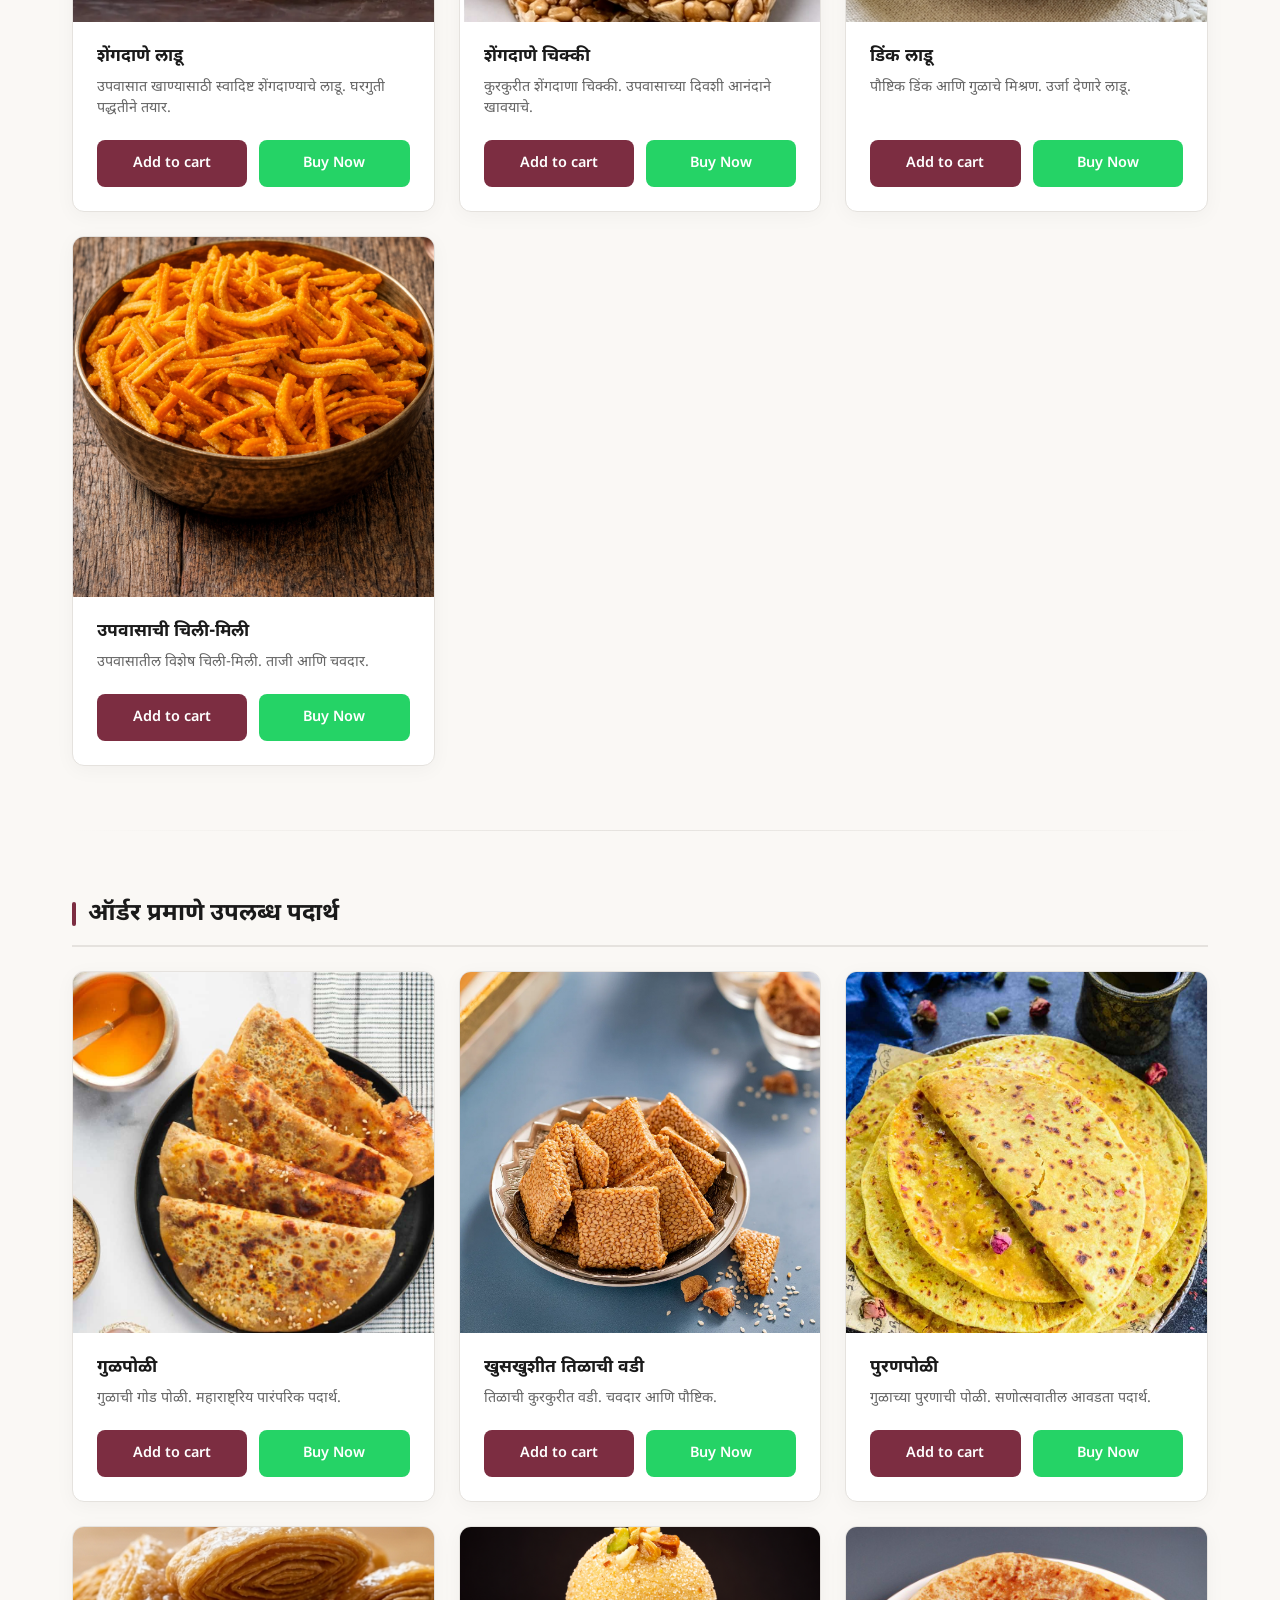
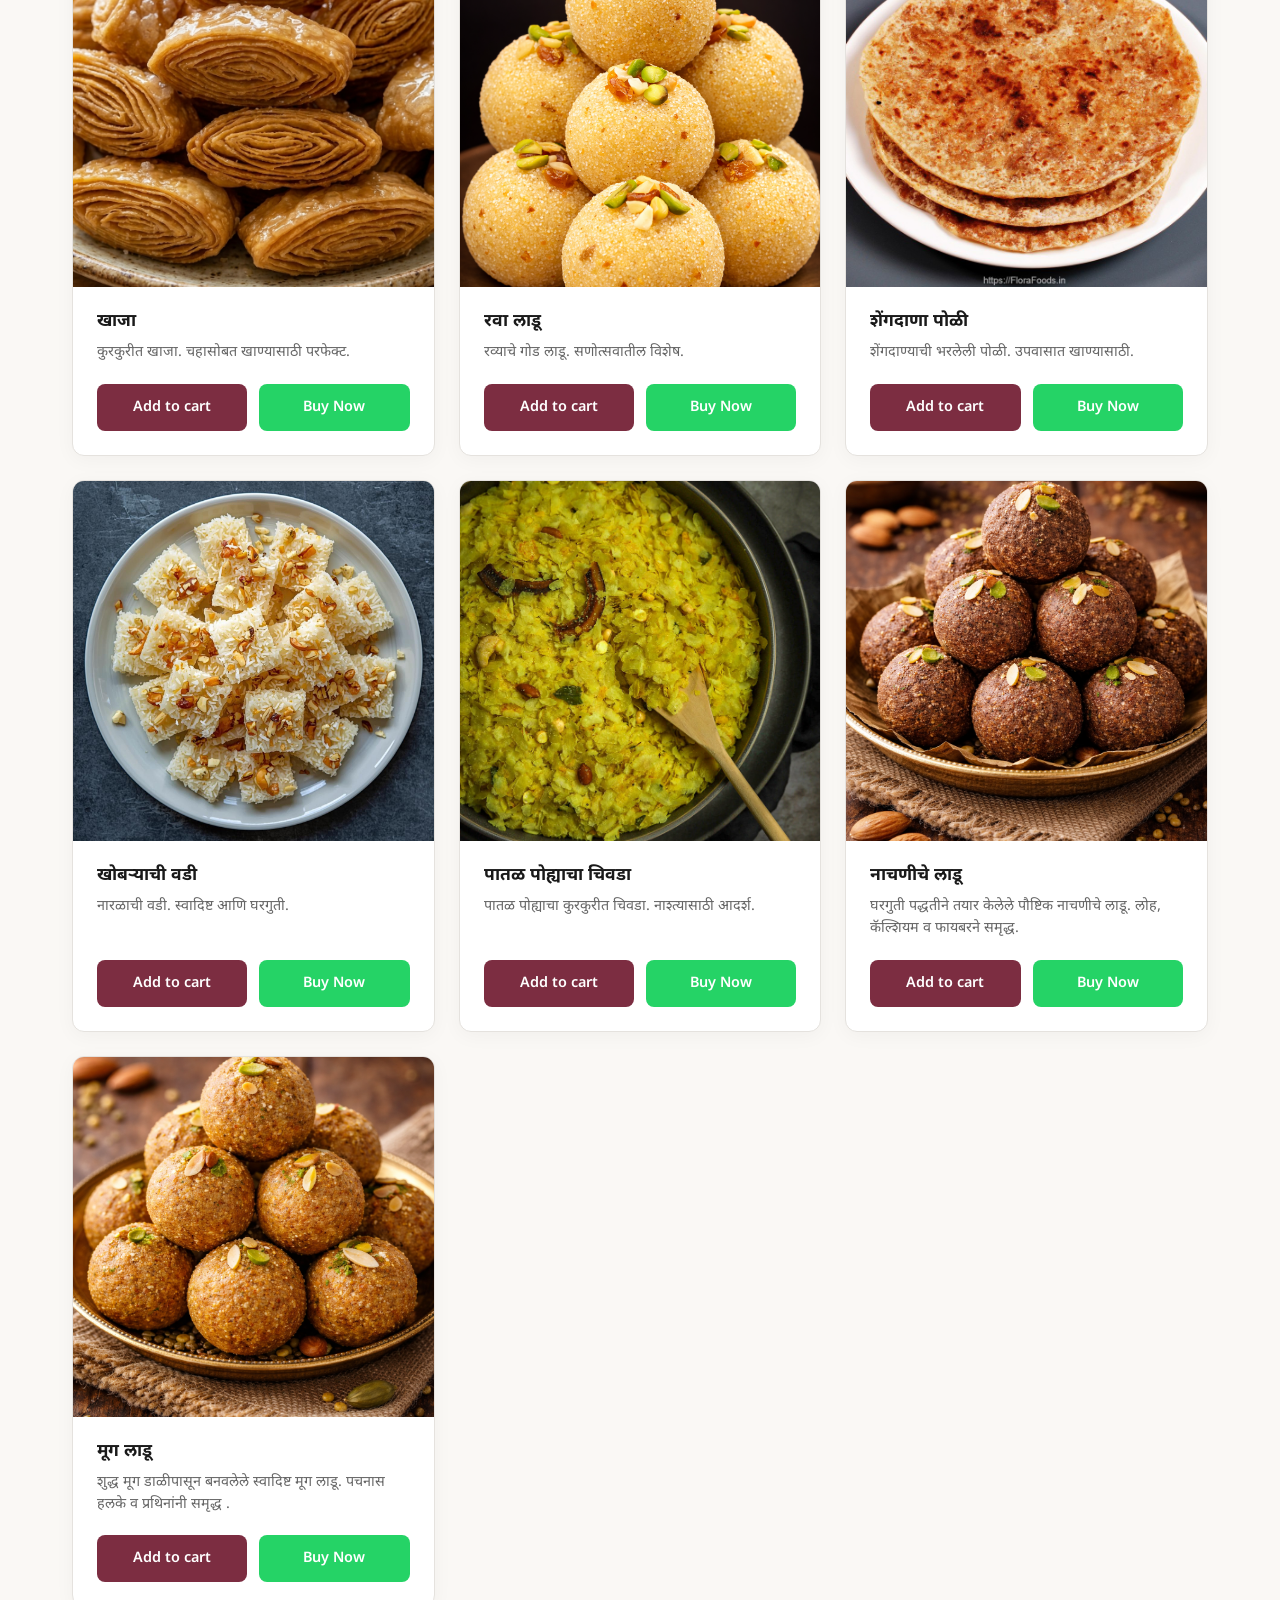
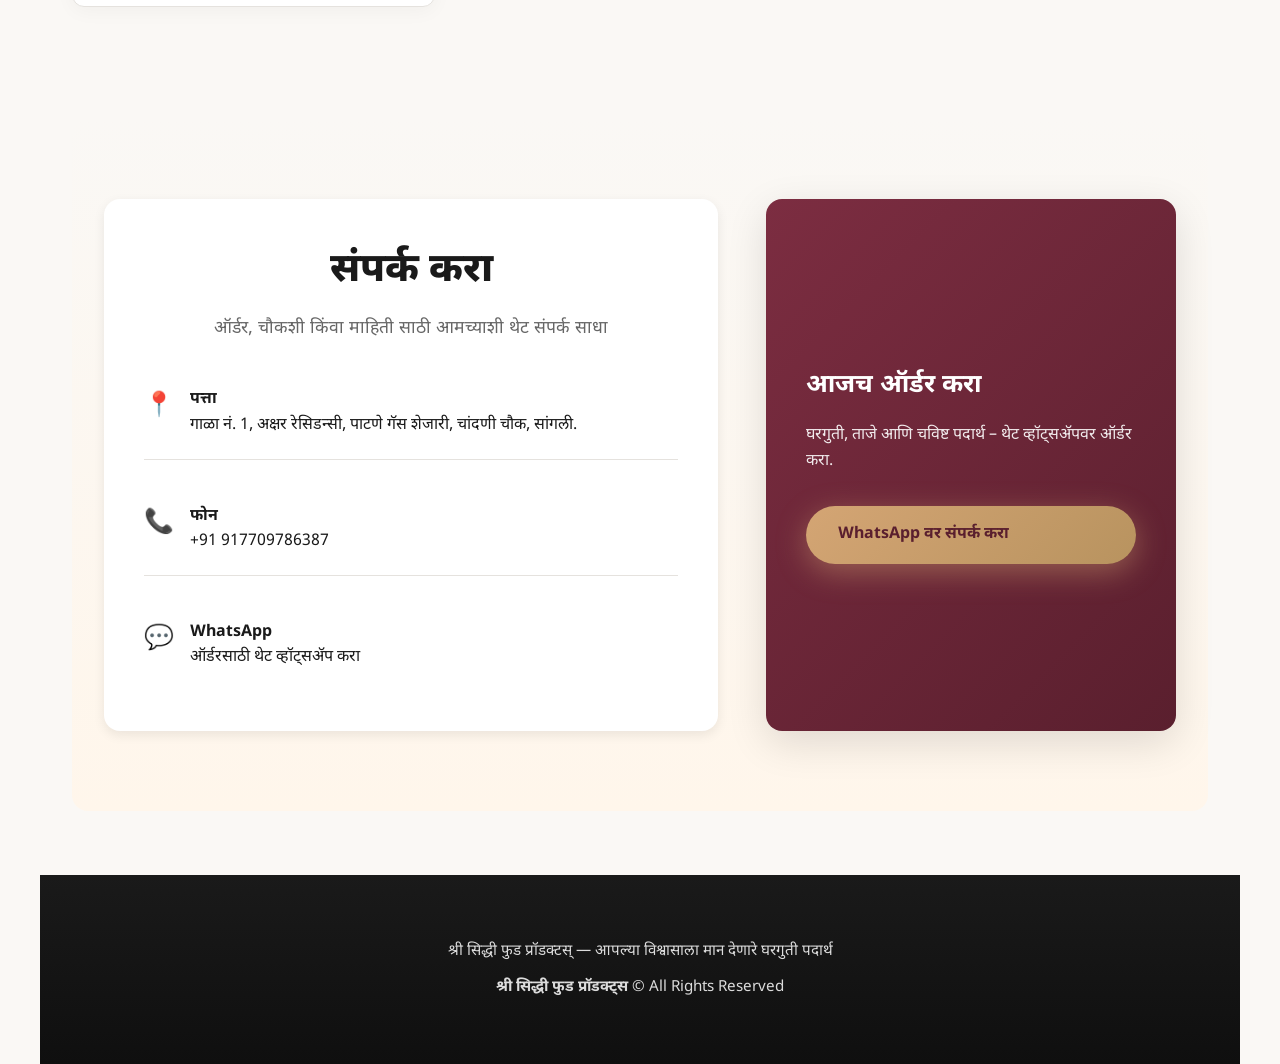
==== commit 30344cac: "more products" ====
--- a/index.html
+++ b/index.html
@@ -5,10 +5,13 @@
   <meta name="description" content="सांगलीतील श्री सिद्धी फुड प्रॉडक्टस् – घरगुती, शुद्ध आणि चवदार उपवासाचे पदार्थ व ऑर्डर प्रमाणे खास पदार्थ उपलब्ध. आजच संपर्क करा.">
   <meta name="viewport" content="width=device-width, initial-scale=1.0">
   <title>श्री सिद्धी फुड प्रॉडक्टस् | Siddhi Food Products</title>
-  <link rel="stylesheet" href="styles.css">
+  <link rel="stylesheet" href="./styles.css">
   <link rel="preconnect" href="https://fonts.googleapis.com">
   <link rel="preconnect" href="https://fonts.gstatic.com" crossorigin>
   <link href="https://fonts.googleapis.com/css2?family=Noto+Sans+Devanagari:wght@400;600;700&display=swap" rel="stylesheet">
+  <link rel="icon" type="image/png" sizes="32x32" href="./images/weblogo.png">
+<link rel="icon" type="image/png" sizes="192x192" href="./images/weblogo.png">
+<link rel="apple-touch-icon" href="images/favicon-192.png">
 </head>
 <body>
   <div class="page-frame">
@@ -17,11 +20,7 @@
       <div class="main-nav">
         <a class="brand" href="#top" aria-label="श्री सिद्धी फुड प्रॉडक्टस्">
           <span class="brand-mark" aria-hidden="true">
-            <svg viewBox="0 0 80 80" focusable="false" aria-hidden="true">
-              <circle cx="40" cy="40" r="36" fill="none" stroke="currentColor" stroke-width="2"/>
-              <path d="M28 32 L40 22 L52 32 L48 38 L40 34 L32 38 Z" fill="currentColor" opacity="0.9"/>
-              <path d="M30 48 Q40 52 50 48" fill="none" stroke="currentColor" stroke-width="3" stroke-linecap="round"/>
-            </svg>
+           <img src="./images/weblogo.png" alt="श्री सिद्धी फूड प्रॉडक्ट्स लोगो">
           </span>
           <span class="brand-text">
             <span class="brand-name">श्री सिद्धी फुड प्रॉडक्टस्</span>
--- a/styles.css
+++ b/styles.css
@@ -75,16 +75,22 @@
   color: var(--text-primary);
 }
 
+/* Logo wrapper */
 .brand-mark {
-  width: 40px;
-  height: 40px;
+  width: 64px;            /* Bigger logo */
+  height: 64px;
   color: var(--primary);
   flex-shrink: 0;
-}
-
-.brand-mark svg {
+  display: flex;
+  align-items: center;
+  justify-content: center;
+}
+
+.brand-mark img {
   width: 100%;
   height: 100%;
+  object-fit: contain;
+  display: block;
 }
 
 .brand-text {
@@ -206,8 +212,8 @@
 
 .hero-kicker {
   display: inline-block;
-  font-size: 0.8rem;
-  font-weight: 600;
+  font-size: 0.9rem;
+  font-weight: 800;
   text-transform: uppercase;
   letter-spacing: 0.1em;
   color: var(--accent-light);
@@ -832,8 +838,11 @@
 @media (max-width: 768px) {
   .main-nav {
     padding: 0.75rem 1rem;
-    flex-wrap: wrap;
+    flex-wrap: wrap;  
     gap: 1rem;
+  }
+  .brand {
+    flex: 1;                        /* brand takes left space */
   }
   
   .nav-links {
@@ -877,7 +886,8 @@
 
 @media (max-width: 480px) {
   .products-grid {
-    grid-template-columns: 1fr;
+    grid-template-columns: repeat(2, 1fr);
+    gap: 0.75rem;
   }
   
   .brand-tag {
@@ -1270,4 +1280,23 @@
   .contact-wrapper {
     grid-template-columns: 1fr;
   }
+}
+/* Fix button text wrapping on mobile */
+.add-to-cart-btn,
+.buy-now-btn {
+  white-space: nowrap;
+}
+@media (max-width: 480px) {
+  .product-actions {
+    display: flex;
+    flex-direction: column;
+    gap: 0.5rem;
+  }
+
+  .add-to-cart-btn,
+  .buy-now-btn {
+    width: 100%;
+    white-space: normal;
+    text-align: center;
+  }
 }
